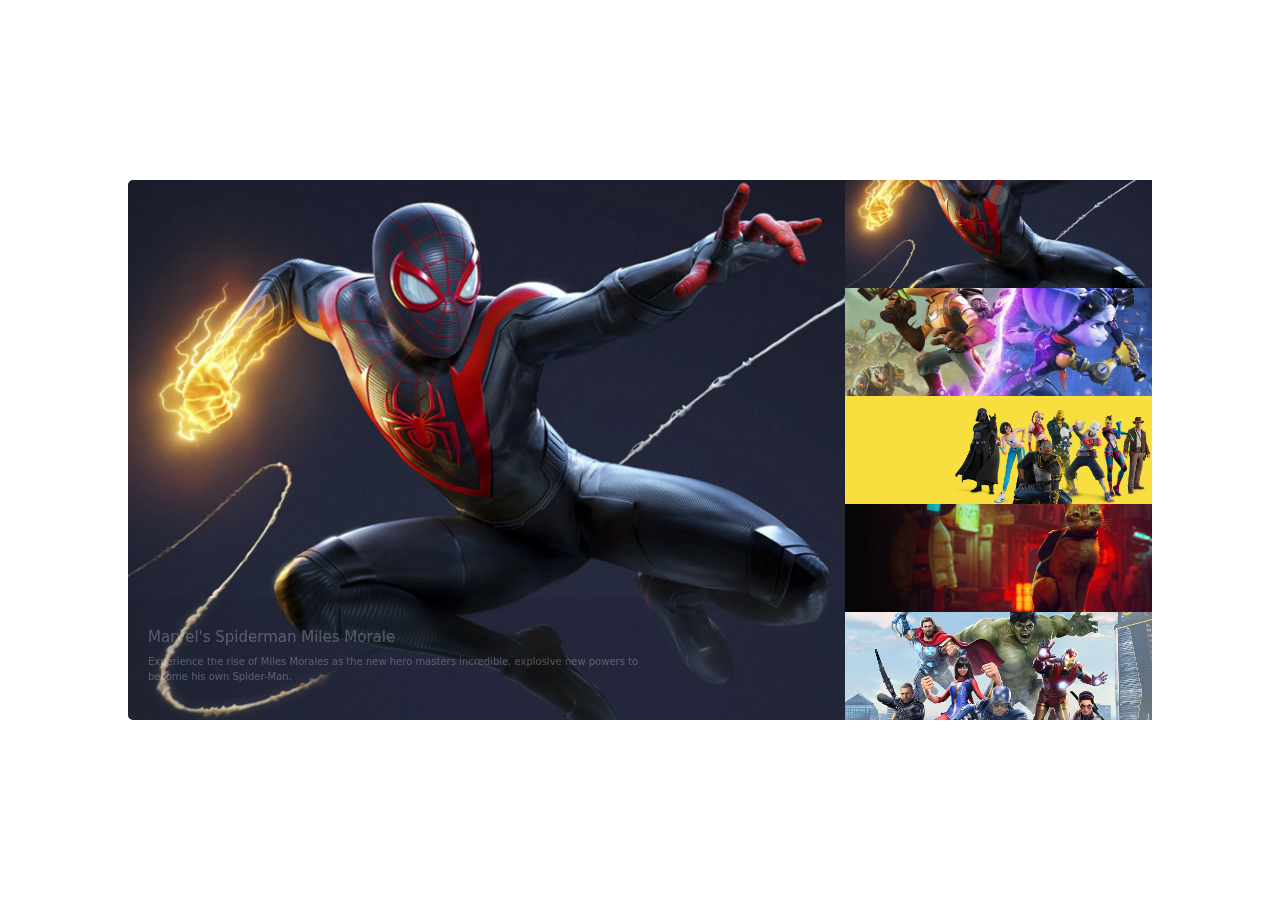
==== bonus/index.html @ 1a3ee799 "[BONUS] added responsivness" ====
<!DOCTYPE html>
<html lang="en">
<head>
    <meta charset="UTF-8">
    <meta name="viewport" content="width=device-width, initial-scale=1.0">
    <link rel="stylesheet" href="https://cdnjs.cloudflare.com/ajax/libs/font-awesome/6.5.2/css/all.min.css" integrity="sha512-SnH5WK+bZxgPHs44uWIX+LLJAJ9/2PkPKZ5QiAj6Ta86w+fsb2TkcmfRyVX3pBnMFcV7oQPJkl9QevSCWr3W6A==" crossorigin="anonymous" referrerpolicy="no-referrer" />
    <link href="https://cdn.jsdelivr.net/npm/bootstrap@5.3.3/dist/css/bootstrap.min.css" rel="stylesheet" integrity="sha384-QWTKZyjpPEjISv5WaRU9OFeRpok6YctnYmDr5pNlyT2bRjXh0JMhjY6hW+ALEwIH" crossorigin="anonymous">
    <link rel="stylesheet" href="./css/style.css">
    <title>Carosello Array di Oggetti</title>
</head>
<body>
    <div class="container-custom">
        <div id="card"  class="main-image"></div>
        <div id="thumbs" class="thumbsnails">
            <div id="prev" class="prev text-center">
                <i class="fas fa-angle-up"></i>
            </div>
            <div id="next" class="next text-center">
                <i class="fas fa-angle-down"></i>
            </div>
        </div>
    </div>
    <script src="./js/script.js"></script>
</body>
</html>
---- bonus/css/style.css ----
* {
    margin: 0;
    padding: 0;
    box-sizing: border-box;
}


.container-custom{
    width:100%;
    height: 100vh;
    margin: 0 auto;
    display: flex;
    flex-wrap: wrap;
    align-items: center;
}

/* MAIN IMAGE SECTION */

.main-image{
    width: 100%;
    height: 80vh;
}

.item{
    height: 100%;
    position: relative;
}


.card-overlay{
    opacity: 0.25;
    width: 100%;
    position: absolute;
    bottom: 0;
    left: 0;
    padding: 20px;
    color: #fff;
    background-color: rgba(0, 0, 0, 0.25);
    overflow: hidden; 
    backdrop-filter: blur(5px);
    transition: all.25s; 
    border-radius: 0 0 0 5px;
}

.main-image:hover .card-overlay {
    opacity: 1; 
}

.card-overlay h5{
    font-size: 15px;
    padding-top: 10px;
}
.card-overlay p{
    font-size: 10px;
    width: 75%;
}

/* THUMBNAILS SECTION */

.item img, .thumbsnail img{
    width: 100%;
    height: 100%;
    object-fit: cover;
}


.thumbsnails{
    width: 100%;
    height: 20vh;
    object-fit: cover;
    position: relative;
    display: flex;
    flex-wrap: wrap;
}

.thumbsnail{
    width: calc(100% / 5);
}

.prev,
.next {
    background-color: rgba(110, 110, 110, 0.5);
    cursor: pointer;
    position: absolute;
    z-index: 100;
    font-size: 15px;
    top: 10%;
    transform: translateY(-50%);
    border-radius: 50%;
    height: 25px;
    width: 25px;
    color: rgba(255, 255, 255, 0.5);
    display: flex; 
    justify-content: center; 
    align-items: center;
    transition: background-color .5s, color .5s, height .25s, width .25s, font-size .25s
}
.prev{
    left: 10px;
    transform: rotate(270deg);
}
.next{
    right: 10px;
    transform: rotate(270deg);
}

.thumbsnails:hover .prev,.thumbsnails:hover .next {
    background-color: rgb(0, 0, 0);
    color: rgba(255, 255, 255, 1);
}

.prev:hover,
.next:hover {
    height: 22.5px;
    width: 22.5px;
    font-size: 12.5px;
}

@media screen and (min-width:576px) {
    .container-custom{
        width:80%;
    }

    .main-image{
        width: 70%;
        height: 60vh;
    }

    .thumbsnails{
        width: 30%;
        height: 60vh;
        object-fit: cover;
        display: block;
        position: relative;
    }
    
    .thumbsnail{
        height: calc(100% / 5);
        width: 100%;
    }

    .card-overlay{
        border-radius: 0 0 0 5px;
    }
    .item img{
        border-radius: 5px 0 0 5px;
    }

    .prev,
    .next {
    background-color: rgba(110, 110, 110, 0.5);
    cursor: pointer;
    position: absolute;
    z-index: 100;
    font-size: 10px;
    left: 50%;
    transform: translateX(-50%);
    border-radius: 50%;
    height: 20px;
    width: 20px;
    color: rgba(255, 255, 255, 0.5);
    display: flex; 
    justify-content: center; 
    align-items: center;
    transition: background-color .5s, color .5s, height .25s, width .25s, font-size .25s
}
    .prev{
        top: 5px;
    }
    .next{
        top: auto;
        bottom: 5px;
    }
}
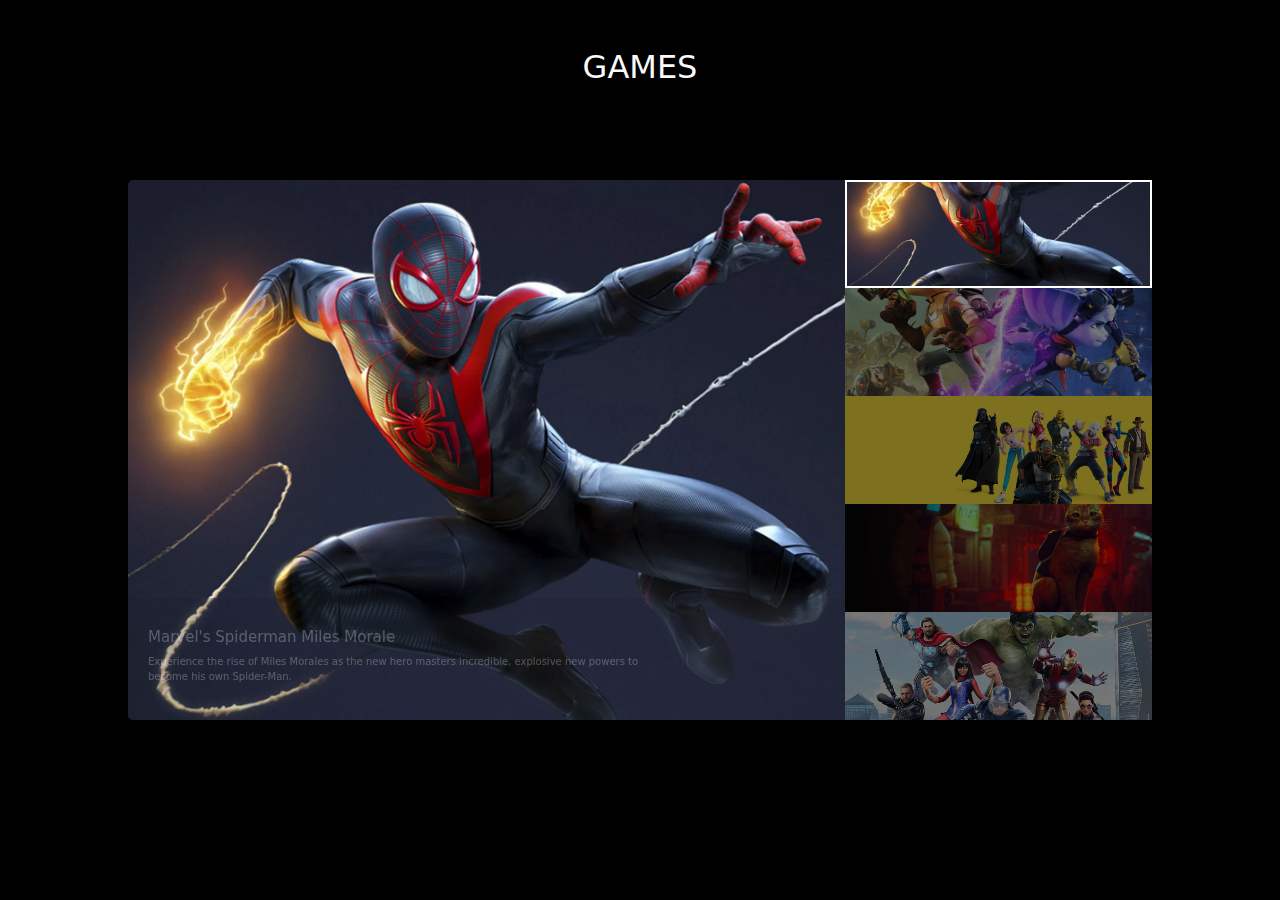
==== commit 7ac5837a: "[UPD] added some effect while scrolling the images" ====
--- a/bonus/index.html
+++ b/bonus/index.html
@@ -6,9 +6,12 @@
     <link rel="stylesheet" href="https://cdnjs.cloudflare.com/ajax/libs/font-awesome/6.5.2/css/all.min.css" integrity="sha512-SnH5WK+bZxgPHs44uWIX+LLJAJ9/2PkPKZ5QiAj6Ta86w+fsb2TkcmfRyVX3pBnMFcV7oQPJkl9QevSCWr3W6A==" crossorigin="anonymous" referrerpolicy="no-referrer" />
     <link href="https://cdn.jsdelivr.net/npm/bootstrap@5.3.3/dist/css/bootstrap.min.css" rel="stylesheet" integrity="sha384-QWTKZyjpPEjISv5WaRU9OFeRpok6YctnYmDr5pNlyT2bRjXh0JMhjY6hW+ALEwIH" crossorigin="anonymous">
     <link rel="stylesheet" href="./css/style.css">
-    <title>Carosello Array di Oggetti</title>
+    <title>Carosello Array di Oggetti BONUS</title>
 </head>
 <body>
+    <header>
+        <h2 class="text-center mt-5 position-absolute text-light d-none d-sm-block">GAMES</h2>
+    </header>
     <div class="container-custom">
         <div id="card"  class="main-image"></div>
         <div id="thumbs" class="thumbsnails">
--- a/bonus/css/style.css
+++ b/bonus/css/style.css
@@ -4,6 +4,14 @@
     box-sizing: border-box;
 }
 
+body{
+    background-color: black;
+}
+
+h2{
+    left: 50%;
+    transform: translateX(-50%);
+}
 
 .container-custom{
     width:100%;
@@ -116,6 +124,13 @@
     font-size: 12.5px;
 }
 
+
+/* SELECTED BORDER */
+.borderCustom{
+    border: 2px solid white;
+}
+
+
 @media screen and (min-width:576px) {
     .container-custom{
         width:80%;
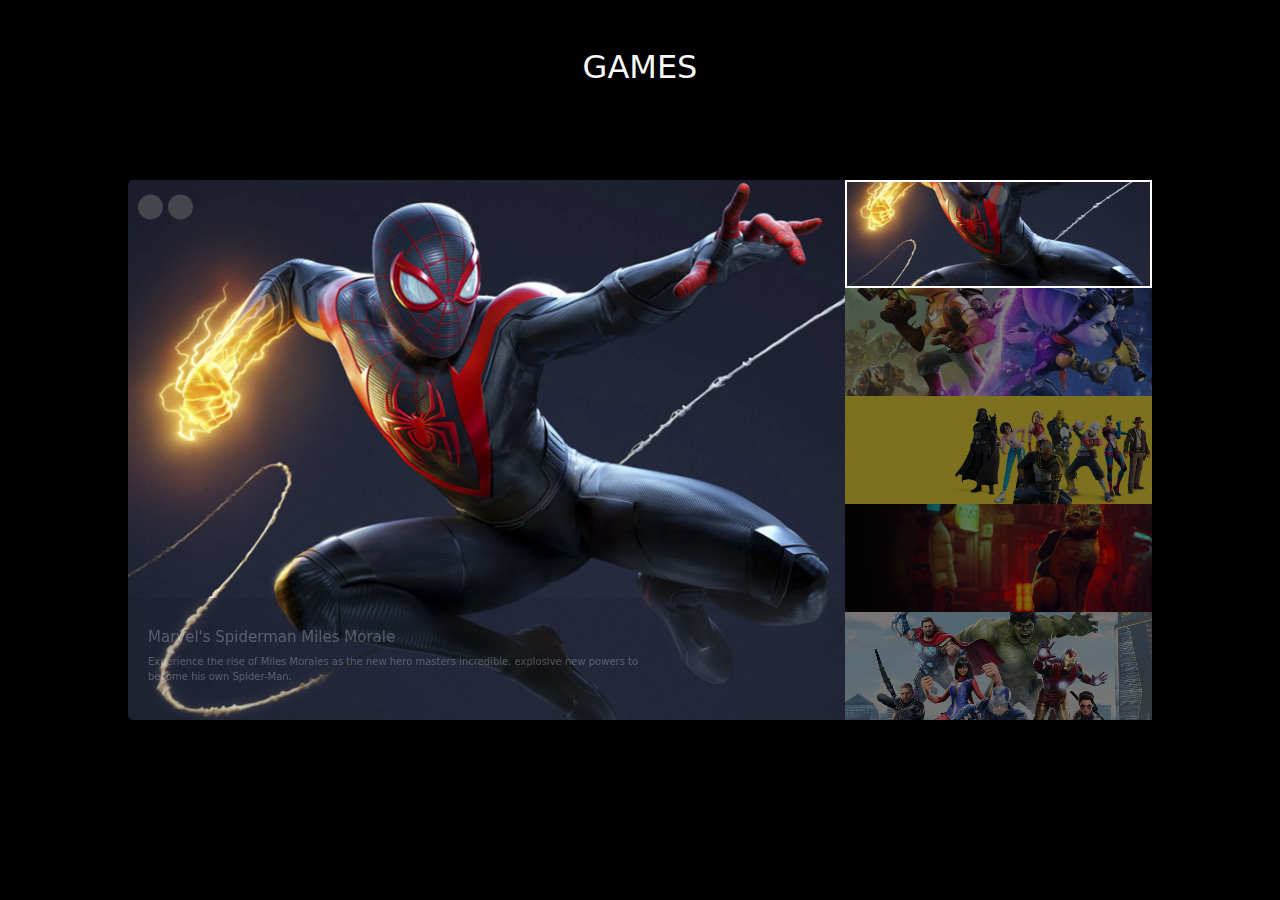
==== commit 3ce0d7d3: "[UPD]added play and stop functionality work partialy" ====
--- a/bonus/index.html
+++ b/bonus/index.html
@@ -13,7 +13,14 @@
         <h2 class="text-center mt-5 position-absolute text-light d-none d-sm-block">GAMES</h2>
     </header>
     <div class="container-custom">
-        <div id="card"  class="main-image"></div>
+        <div id="card"  class="main-image position-relative">
+            <div id="play" class="play text-center">
+                <i class="fa-solid fa-play"></i>
+            </div>
+            <div id="stop" class="stop text-center">
+                <i class="fa-solid fa-stop"></i>
+            </div>
+        </div>
         <div id="thumbs" class="thumbsnails">
             <div id="prev" class="prev text-center">
                 <i class="fas fa-angle-up"></i>
--- a/bonus/css/style.css
+++ b/bonus/css/style.css
@@ -112,6 +112,25 @@
     transform: rotate(270deg);
 }
 
+.play,
+.stop {
+    background-color: rgba(110, 110, 110, 0.5);
+    cursor: pointer;
+    position: absolute;
+    z-index: 100;
+    font-size: 15px;
+    top: 5%;
+    transform: translateY(-50%);
+    border-radius: 50%;
+    height: 25px;
+    width: 25px;
+    color: rgb(144, 144, 144);
+    display: flex; 
+    justify-content: center; 
+    align-items: center;
+    transition: background-color .5s, color .5s, height .25s, width .25s, font-size .25s
+}
+
 .thumbsnails:hover .prev,.thumbsnails:hover .next {
     background-color: rgb(0, 0, 0);
     color: rgba(255, 255, 255, 1);
@@ -124,6 +143,21 @@
     font-size: 12.5px;
 }
 
+.play{
+    left: 10px;
+}
+.stop{
+    left: 40px;
+}
+
+.play:hover,
+.stop:hover {
+    color: black;
+}
+
+.main-image:hover .stop,.main-image:hover .play {
+    background-color: rgb(255, 255, 255);
+}
 
 /* SELECTED BORDER */
 .borderCustom{
